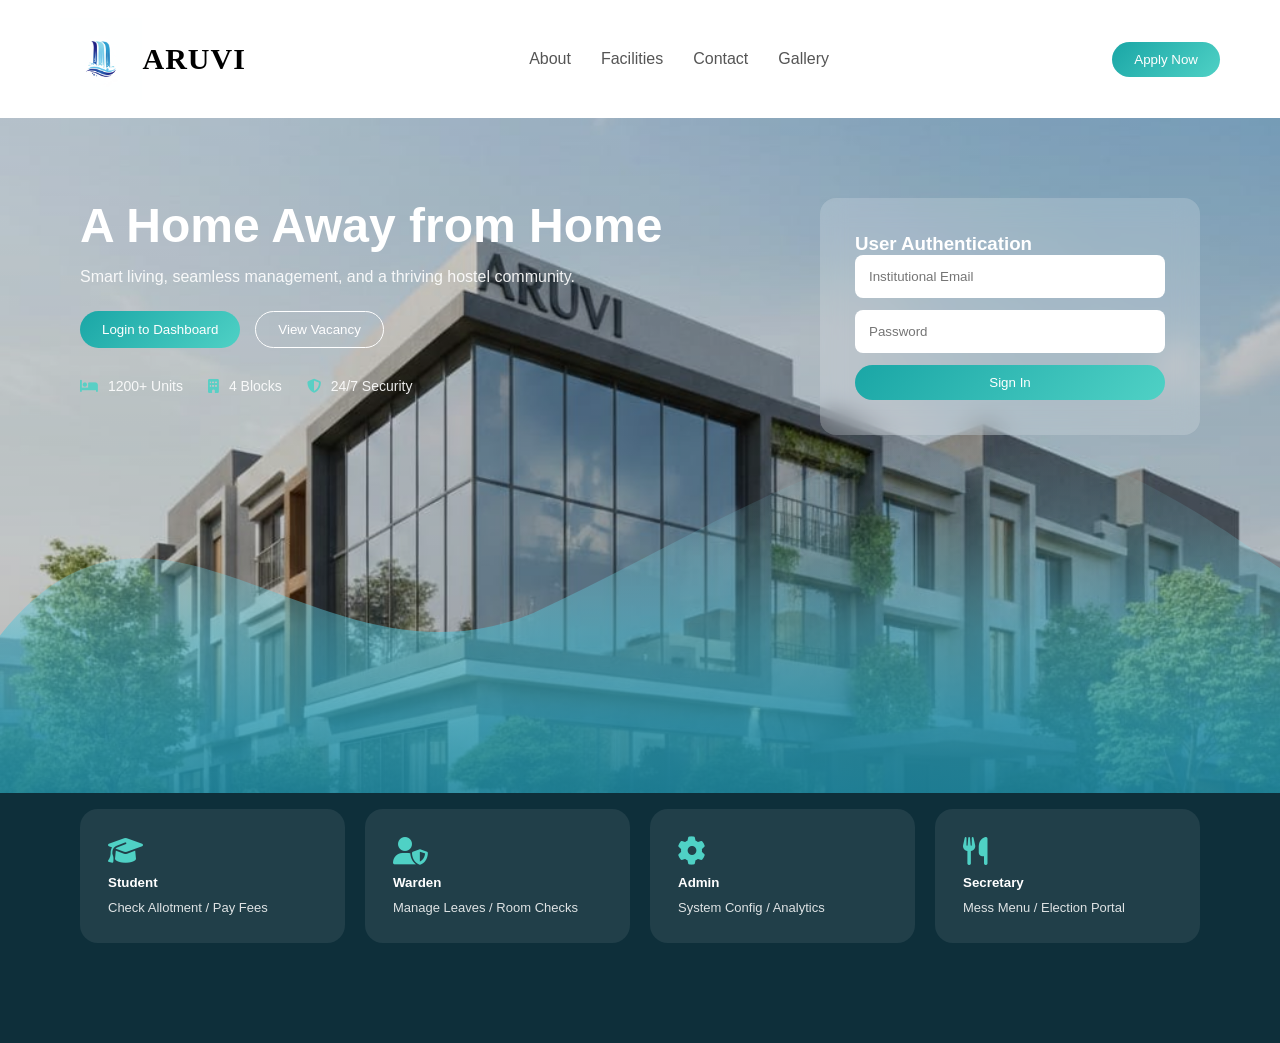
==== index.html @ e400dbf5 "Created index page with styling" ====
<!DOCTYPE html>
<html lang="en">
<head>
  <meta charset="UTF-8" />
  <meta name="viewport" content="width=device-width, initial-scale=1.0"/>
  <title>Aruvi Hostels</title>

  <!-- Font Awesome (REQUIRED for icons) -->
  <link
    rel="stylesheet"
    href="https://cdnjs.cloudflare.com/ajax/libs/font-awesome/6.5.1/css/all.min.css"
  />

  <!-- CSS -->
  <link rel="stylesheet" href="styles.css" />
</head>
<body>

  <!-- ================= NAVBAR ================= -->
  <nav class="navbar">
    <div class="logo">
      <img src="assets/logo.jpeg" alt="Aruvi Logo">
      <span>ARUVI</span>
    </div>

    <ul class="nav-links">
      <li><a href="#about">About</a></li>
      <li><a href="#facilities">Facilities</a></li>
      <li><a href="#contact">Contact</a></li>
      <li><a href="#gallery">Gallery</a></li>
    </ul>

    <button class="btn primary">Apply Now</button>
  </nav>

  <!-- ================= HERO ================= -->
  <section class="hero">

    <!-- Neutral overlay (NO blue tint) -->
    <div class="overlay"></div>

    <!-- SVG wave -->
    <img src="assets/wave.svg" class="wave" alt="wave design">

    <div class="hero-content">
      <!-- Left -->
      <div class="hero-left">
        <h1>A Home Away from Home</h1>
        <p>
          Smart living, seamless management, and a thriving
          hostel community.
        </p>

        <div class="hero-buttons">
          <button class="btn primary">Login to Dashboard</button>
          <button class="btn outline">View Vacancy</button>
        </div>

        <div class="stats">
          <span><i class="fa-solid fa-bed"></i> 1200+ Units</span>
          <span><i class="fa-solid fa-building"></i> 4 Blocks</span>
          <span><i class="fa-solid fa-shield-halved"></i> 24/7 Security</span>
        </div>
      </div>

      <!-- Right -->
      <div class="login-card">
        <h3>User Authentication</h3>
        <input type="text" placeholder="Institutional Email">
        <input type="password" placeholder="Password">
        <button class="btn primary full">Sign In</button>
      </div>
    </div>
  </section>

  <!-- ================= NAVY SECTION ================= -->
  <section class="navy-section">
    <h2>Who are you?</h2>

    <div class="role-cards">
      <button class="role-card">
        <i class="fa-solid fa-graduation-cap"></i>
        <h4>Student</h4>
        <p>Check Allotment / Pay Fees</p>
      </button>

      <button class="role-card">
        <i class="fa-solid fa-user-shield"></i>
        <h4>Warden</h4>
        <p>Manage Leaves / Room Checks</p>
      </button>

      <button class="role-card">
        <i class="fa-solid fa-gear"></i>
        <h4>Admin</h4>
        <p>System Config / Analytics</p>
      </button>

      <button class="role-card">
        <i class="fa-solid fa-utensils"></i>
        <h4>Secretary</h4>
        <p>Mess Menu / Election Portal</p>
      </button>
    </div>
  </section>

</body>
</html>
---- styles.css ----
/* ================= RESET ================= */
* {
  margin: 0;
  padding: 0;
  box-sizing: border-box;
  font-family: "Segoe UI", sans-serif;
}

body {
  background-color: #0e2f3a;
  color: #ffffff;
}

/* ================= NAVBAR ================= */
.navbar {
  display: flex;
  justify-content: space-between;
  align-items: center;
  padding: 18px 60px;
  background-color: #ffffff;
}

.logo {
  display: flex;
  align-items: center;
  gap: 0.5px;
}

.logo span {
  font-size: 30px;
  font-weight: 800;
  color: #000;
  letter-spacing: 1px;
  font-family: Georgia, 'Times New Roman', Times, serif;
}

.logo img {
  height: 82px;
  width: auto;
}

.nav-links {
  list-style: none;
  display: flex;
  gap: 30px;
}

.nav-links a {
  text-decoration: none;
  color: #555;
  font-weight: 500;
}

.nav-links a:hover {
  color: #1aa6a6;
}

/* ================= BUTTONS ================= */
.btn {
  padding: 10px 22px;
  border-radius: 25px;
  border: none;
  cursor: pointer;
  font-weight: 500;
}

.btn.primary {
  background: linear-gradient(135deg, #1aa6a6, #4fd1c5);
  color: #fff;
}

.btn.outline {
  background: transparent;
  border: 1px solid #ffffff;
  color: #ffffff;
}

.btn.full {
  width: 100%;
}

/* ================= HERO ================= */
.hero {
  position: relative;
  height: 75vh;
  background: url("assets/hostel.jpeg") center / cover no-repeat;
  overflow: hidden;
}

.overlay {
  position: absolute;
  inset: 0;
  background: linear-gradient(
    to bottom,
    rgba(0,0,0,0.15),
    rgba(0,0,0,0.25)
  );
  z-index: 1;
}

.wave {
  position: absolute;
  inset: 0;
  width: 100%;
  height: 100%;
  z-index: 2;
  pointer-events: none;
}

.hero-content {
  position: relative;
  z-index: 3;
  display: flex;
  justify-content: space-between;
  padding: 80px;
  gap: 40px;
}

.hero-left {
  max-width: 55%;
}

.hero-left h1 {
  font-size: 48px;
  margin-bottom: 15px;
}

.hero-left p {
  font-size: 16px;
  opacity: 0.9;
  margin-bottom: 25px;
}

.hero-buttons {
  display: flex;
  gap: 15px;
  margin-bottom: 30px;
}

.stats {
  display: flex;
  gap: 25px;
  font-size: 14px;
  opacity: 0.9;
}

.stats i {
  color: #4fd1c5;
  margin-right: 6px;
}

/* ================= LOGIN CARD ================= */
.login-card {
  width: 380px;
  padding: 35px;
  border-radius: 16px;
  background: rgba(255,255,255,0.18);
  backdrop-filter: blur(12px);
}

.login-card input {
  width: 100%;
  padding: 14px;
  margin-bottom: 12px;
  border-radius: 8px;
  border: none;
}

/* ================= NAVY SECTION ================= */
.navy-section {
  background-color: #0e2f3a;
  padding: 160px 80px 100px;
  margin-top: -200px;
}

.navy-section h2 {
  font-size: 22px;
  margin-bottom: 30px;
}

/* ================= ROLE CARDS ================= */
.role-cards {
  display: flex;
  gap: 20px;
}

.role-card {
  flex: 1;
  padding: 28px;
  border-radius: 18px;
  background: rgba(255,255,255,0.08);
  border: none;
  color: #fff;
  cursor: pointer;
  text-align: center;

  display: flex;
  flex-direction: column;
  gap: 10px;

  transition: transform 0.15s ease, box-shadow 0.15s ease, background 0.15s ease;
}

.role-card i {
  font-size: 28px;
  color: #4fd1c5;
}

.role-card:hover {
  background: rgba(79,209,197,0.25);
}

.role-card:active {
  transform: scale(0.96);
  box-shadow: inset 0 0 14px rgba(0,0,0,0.35);
}

.role-card.active {
  background: rgba(79,209,197,0.25);
  box-shadow: 0 0 18px rgba(79,209,197,0.4);
}

.role-card p {
  font-size: 13px;
  opacity: 0.85;
}
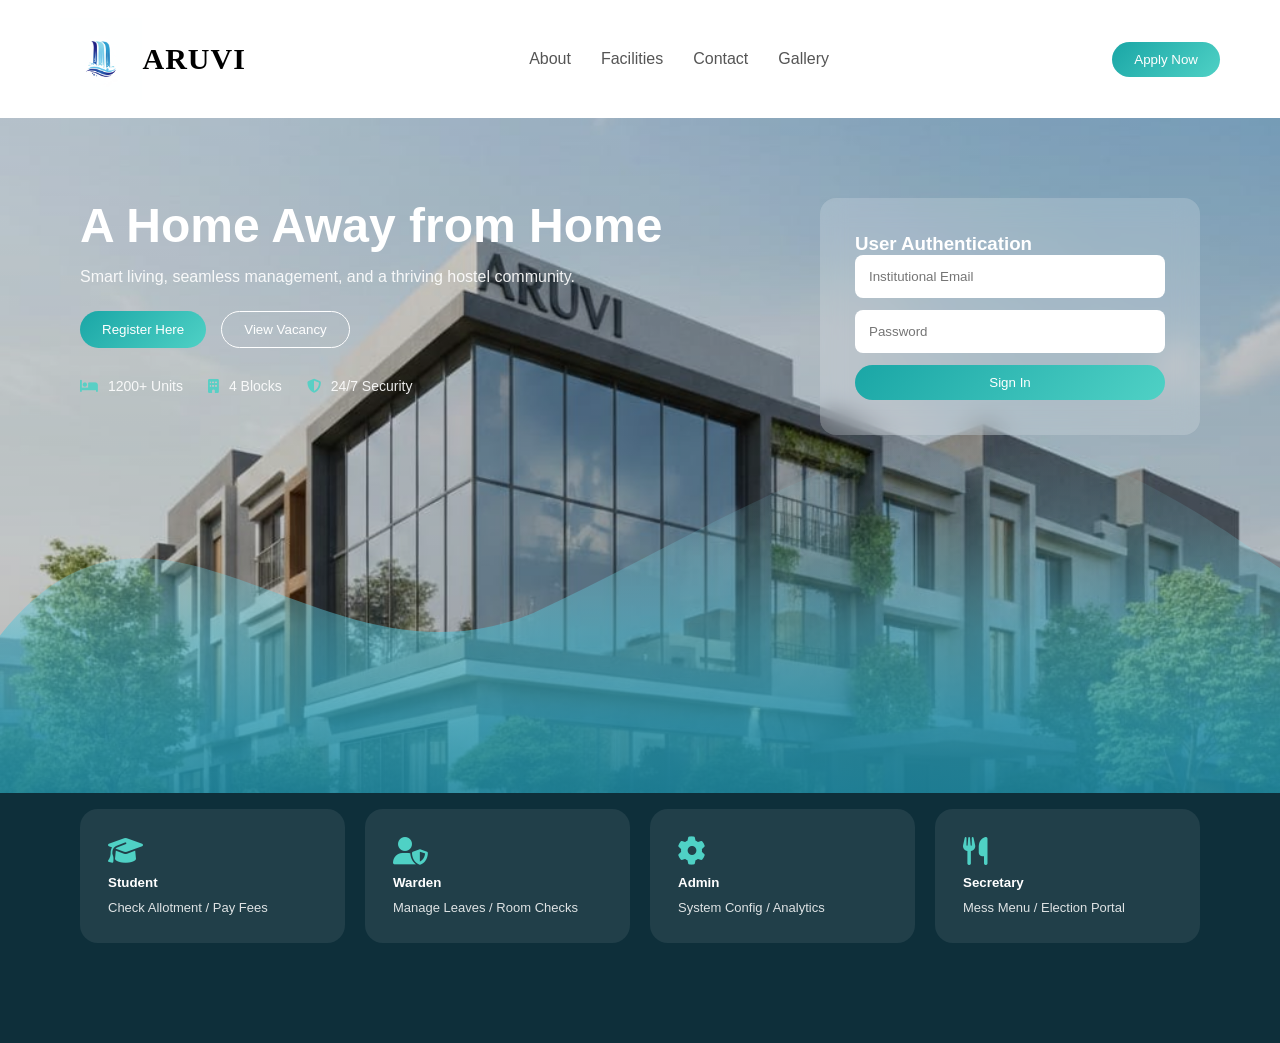
==== commit 770091bf: "modified appliy.php and index" ====
--- a/index.html
+++ b/index.html
@@ -30,7 +30,10 @@
       <li><a href="#gallery">Gallery</a></li>
     </ul>
 
-    <button class="btn primary">Apply Now</button>
+    <a href="apply.php">
+  <button class="btn primary">Apply Now</button>
+</a>
+
   </nav>
 
   <!-- ================= HERO ================= -->
@@ -52,7 +55,7 @@
         </p>
 
         <div class="hero-buttons">
-          <button class="btn primary">Login to Dashboard</button>
+          <button class="btn primary">Register Here</button>
           <button class="btn outline">View Vacancy</button>
         </div>
 
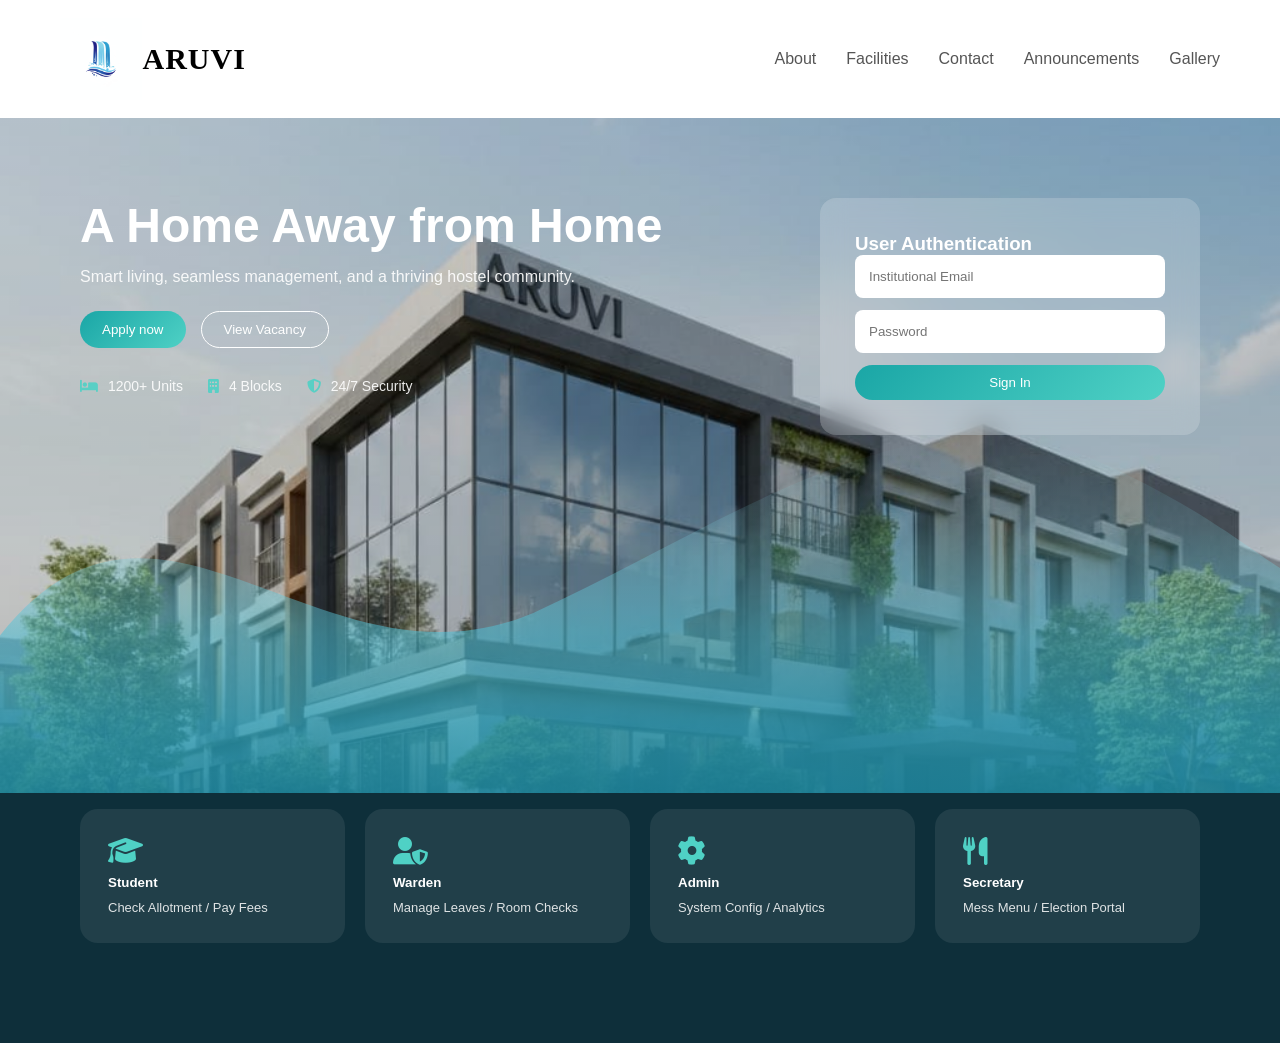
==== commit 7b787f0e: "autocalculate distance and password setting" ====
--- a/index.html
+++ b/index.html
@@ -27,12 +27,9 @@
       <li><a href="#about">About</a></li>
       <li><a href="#facilities">Facilities</a></li>
       <li><a href="#contact">Contact</a></li>
+      <li><a href="#announcements">Announcements</a></li>
       <li><a href="#gallery">Gallery</a></li>
     </ul>
-
-    <a href="apply.php">
-  <button class="btn primary">Apply Now</button>
-</a>
 
   </nav>
 
@@ -55,7 +52,7 @@
         </p>
 
         <div class="hero-buttons">
-          <button class="btn primary">Register Here</button>
+          <button class="btn primary">Apply now</button>
           <button class="btn outline">View Vacancy</button>
         </div>
 
@@ -67,7 +64,7 @@
       </div>
 
       <!-- Right -->
-      <div class="login-card">
+         <div class="login-card">
         <h3>User Authentication</h3>
         <input type="text" placeholder="Institutional Email">
         <input type="password" placeholder="Password">
@@ -75,7 +72,6 @@
       </div>
     </div>
   </section>
-
   <!-- ================= NAVY SECTION ================= -->
   <section class="navy-section">
     <h2>Who are you?</h2>
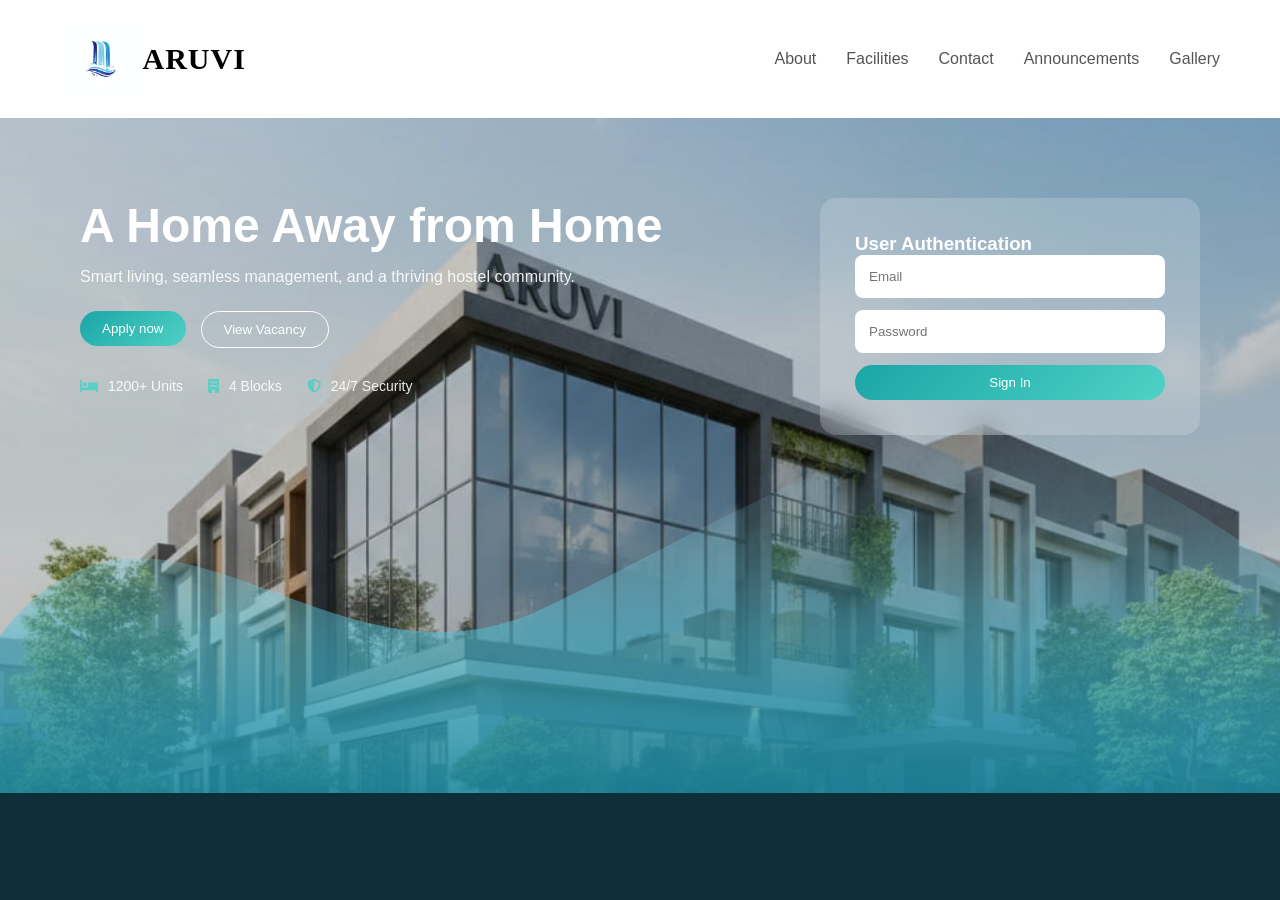
==== commit 771f2444: "updated files" ====
--- a/index.html
+++ b/index.html
@@ -24,7 +24,7 @@
     </div>
 
     <ul class="nav-links">
-      <li><a href="#about">About</a></li>
+      <li><a href="about.html">About</a></li>
       <li><a href="#facilities">Facilities</a></li>
       <li><a href="#contact">Contact</a></li>
       <li><a href="#announcements">Announcements</a></li>
@@ -52,7 +52,7 @@
         </p>
 
         <div class="hero-buttons">
-          <button class="btn primary">Apply now</button>
+          <a href="apply.php"><button class="btn primary">Apply now</button></a>
           <button class="btn outline">View Vacancy</button>
         </div>
 
@@ -66,42 +66,11 @@
       <!-- Right -->
          <div class="login-card">
         <h3>User Authentication</h3>
-        <input type="text" placeholder="Institutional Email">
+        <input type="text" placeholder="Email">
         <input type="password" placeholder="Password">
         <button class="btn primary full">Sign In</button>
       </div>
     </div>
   </section>
-  <!-- ================= NAVY SECTION ================= -->
-  <section class="navy-section">
-    <h2>Who are you?</h2>
 
-    <div class="role-cards">
-      <button class="role-card">
-        <i class="fa-solid fa-graduation-cap"></i>
-        <h4>Student</h4>
-        <p>Check Allotment / Pay Fees</p>
-      </button>
-
-      <button class="role-card">
-        <i class="fa-solid fa-user-shield"></i>
-        <h4>Warden</h4>
-        <p>Manage Leaves / Room Checks</p>
-      </button>
-
-      <button class="role-card">
-        <i class="fa-solid fa-gear"></i>
-        <h4>Admin</h4>
-        <p>System Config / Analytics</p>
-      </button>
-
-      <button class="role-card">
-        <i class="fa-solid fa-utensils"></i>
-        <h4>Secretary</h4>
-        <p>Mess Menu / Election Portal</p>
-      </button>
-    </div>
-  </section>
-
-</body>
-</html>
+ 
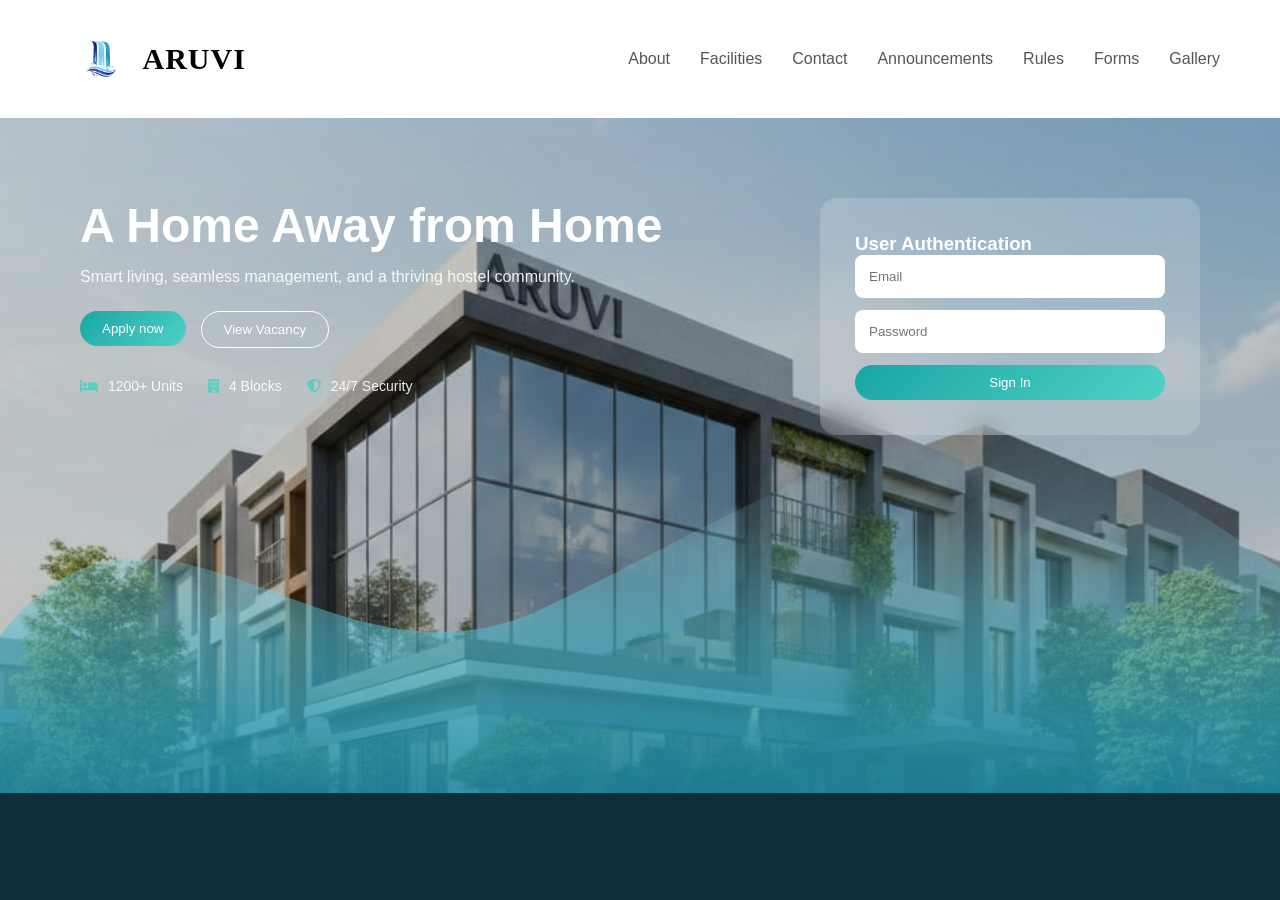
==== commit 31ab3d53: "added rules,forms to index page" ====
--- a/index.html
+++ b/index.html
@@ -28,6 +28,8 @@
       <li><a href="#facilities">Facilities</a></li>
       <li><a href="#contact">Contact</a></li>
       <li><a href="#announcements">Announcements</a></li>
+      <li><a href="#rules">Rules</a></li>
+      <li><a href="#forms">Forms</a></li>
       <li><a href="#gallery">Gallery</a></li>
     </ul>
 
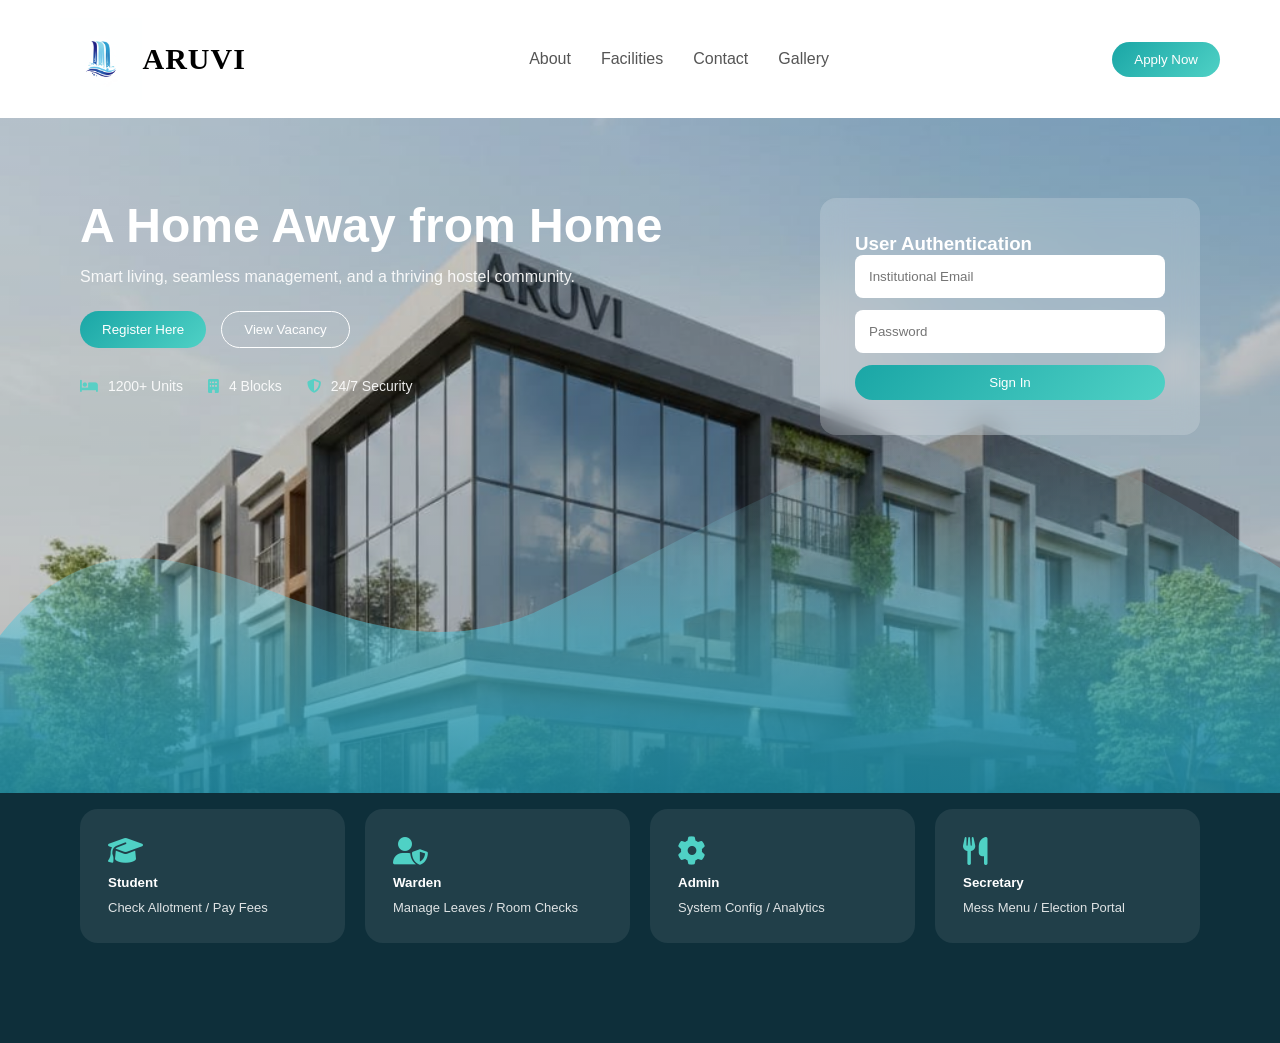
==== commit 4db323b3: "added contact details" ====
--- a/index.html
+++ b/index.html
@@ -24,14 +24,15 @@
     </div>
 
     <ul class="nav-links">
-      <li><a href="about.html">About</a></li>
+      <li><a href="#about">About</a></li>
       <li><a href="#facilities">Facilities</a></li>
-      <li><a href="#contact">Contact</a></li>
-      <li><a href="#announcements">Announcements</a></li>
-      <li><a href="#rules">Rules</a></li>
-      <li><a href="#forms">Forms</a></li>
+      <li><a href="contact.php">Contact</a></li>
       <li><a href="#gallery">Gallery</a></li>
     </ul>
+
+    <a href="apply.php">
+  <button class="btn primary">Apply Now</button>
+</a>
 
   </nav>
 
@@ -54,7 +55,7 @@
         </p>
 
         <div class="hero-buttons">
-          <a href="apply.php"><button class="btn primary">Apply now</button></a>
+          <button class="btn primary">Register Here</button>
           <button class="btn outline">View Vacancy</button>
         </div>
 
@@ -66,13 +67,45 @@
       </div>
 
       <!-- Right -->
-         <div class="login-card">
+      <div class="login-card">
         <h3>User Authentication</h3>
-        <input type="text" placeholder="Email">
+        <input type="text" placeholder="Institutional Email">
         <input type="password" placeholder="Password">
         <button class="btn primary full">Sign In</button>
       </div>
     </div>
   </section>
 
- +  <!-- ================= NAVY SECTION ================= -->
+  <section class="navy-section">
+    <h2>Who are you?</h2>
+
+    <div class="role-cards">
+      <button class="role-card">
+        <i class="fa-solid fa-graduation-cap"></i>
+        <h4>Student</h4>
+        <p>Check Allotment / Pay Fees</p>
+      </button>
+
+      <button class="role-card">
+        <i class="fa-solid fa-user-shield"></i>
+        <h4>Warden</h4>
+        <p>Manage Leaves / Room Checks</p>
+      </button>
+
+      <button class="role-card">
+        <i class="fa-solid fa-gear"></i>
+        <h4>Admin</h4>
+        <p>System Config / Analytics</p>
+      </button>
+
+      <button class="role-card">
+        <i class="fa-solid fa-utensils"></i>
+        <h4>Secretary</h4>
+        <p>Mess Menu / Election Portal</p>
+      </button>
+    </div>
+  </section>
+
+</body>
+</html>
